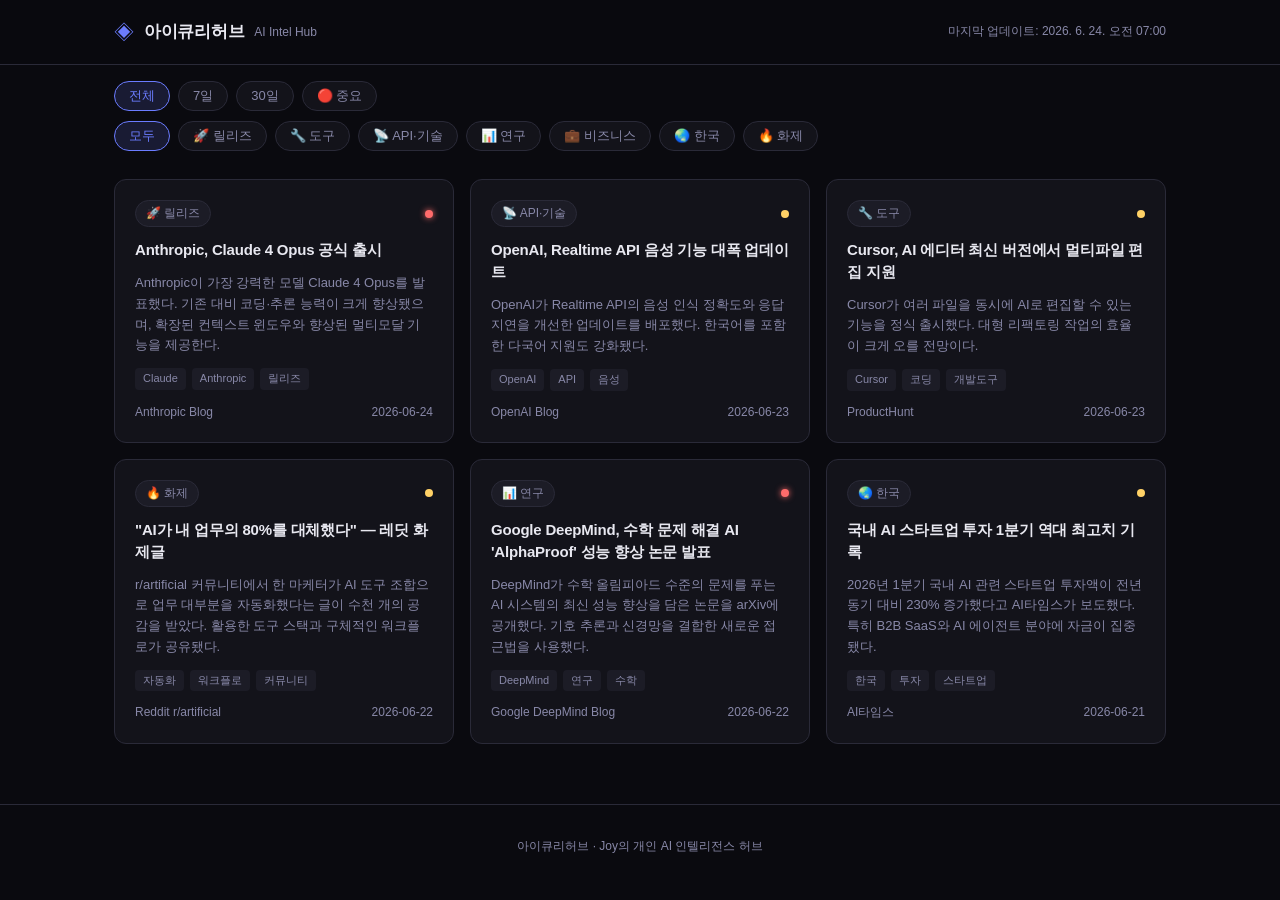
==== docs/index.html @ 0938b4c8 "아이큐리허브 초기 구조 — Collector/Curator 에이전트 CLAUDE.md + 프론트엔드" ====
<!DOCTYPE html>
<html lang="ko">
<head>
  <meta charset="UTF-8">
  <meta name="viewport" content="width=device-width, initial-scale=1.0">
  <title>아이큐리허브 — AI Intel Hub</title>
  <link rel="stylesheet" href="style.css">
</head>
<body>
  <header>
    <div class="header-inner">
      <div class="logo">
        <span class="logo-mark">◈</span>
        <span class="logo-text">아이큐리허브</span>
        <span class="logo-sub">AI Intel Hub</span>
      </div>
      <div class="header-meta">
        <span id="last-updated"></span>
      </div>
    </div>
  </header>

  <div class="filter-bar">
    <div class="filter-inner">
      <button class="filter-btn active" data-filter="all">전체</button>
      <button class="filter-btn" data-filter="7">7일</button>
      <button class="filter-btn" data-filter="30">30일</button>
      <button class="filter-btn" data-importance="high">🔴 중요</button>
    </div>
    <div class="category-filters">
      <button class="cat-btn active" data-cat="all">모두</button>
      <button class="cat-btn" data-cat="🚀 릴리즈">🚀 릴리즈</button>
      <button class="cat-btn" data-cat="🔧 도구">🔧 도구</button>
      <button class="cat-btn" data-cat="📡 API·기술">📡 API·기술</button>
      <button class="cat-btn" data-cat="📊 연구">📊 연구</button>
      <button class="cat-btn" data-cat="💼 비즈니스">💼 비즈니스</button>
      <button class="cat-btn" data-cat="🌏 한국">🌏 한국</button>
      <button class="cat-btn" data-cat="🔥 화제">🔥 화제</button>
    </div>
  </div>

  <main>
    <div id="feed" class="feed"></div>
    <div id="empty" class="empty hidden">아직 수집된 데이터가 없어요.</div>
  </main>

  <footer>
    <p>아이큐리허브 · Joy의 개인 AI 인텔리전스 허브</p>
  </footer>

  <script src="app.js"></script>
</body>
</html>
---- docs/style.css ----
*, *::before, *::after { box-sizing: border-box; margin: 0; padding: 0; }

:root {
  --bg: #0a0a0f;
  --surface: #13131a;
  --surface2: #1c1c26;
  --border: #2a2a38;
  --text: #e8e8f0;
  --text-sub: #8888a8;
  --accent: #6b7cff;
  --accent-glow: rgba(107, 124, 255, 0.15);
  --high: #ff6b6b;
  --medium: #ffd166;
  --low: #8888a8;
  --radius: 12px;
  --font: -apple-system, 'Apple SD Gothic Neo', 'Noto Sans KR', sans-serif;
}

body {
  background: var(--bg);
  color: var(--text);
  font-family: var(--font);
  font-size: 14px;
  line-height: 1.6;
  min-height: 100vh;
}

/* Header */
header {
  position: sticky;
  top: 0;
  z-index: 100;
  background: rgba(10, 10, 15, 0.85);
  backdrop-filter: blur(12px);
  border-bottom: 1px solid var(--border);
}
.header-inner {
  max-width: 1100px;
  margin: 0 auto;
  padding: 16px 24px;
  display: flex;
  align-items: center;
  justify-content: space-between;
}
.logo { display: flex; align-items: center; gap: 10px; }
.logo-mark { font-size: 20px; color: var(--accent); }
.logo-text { font-size: 17px; font-weight: 700; letter-spacing: -0.3px; }
.logo-sub { font-size: 12px; color: var(--text-sub); margin-top: 1px; }
.header-meta { font-size: 12px; color: var(--text-sub); }

/* Filter bar */
.filter-bar {
  max-width: 1100px;
  margin: 0 auto;
  padding: 16px 24px 8px;
  display: flex;
  flex-direction: column;
  gap: 10px;
}
.filter-inner { display: flex; gap: 8px; flex-wrap: wrap; }
.filter-btn, .cat-btn {
  background: var(--surface);
  border: 1px solid var(--border);
  color: var(--text-sub);
  padding: 5px 14px;
  border-radius: 999px;
  font-size: 13px;
  cursor: pointer;
  transition: all 0.15s;
  font-family: var(--font);
}
.filter-btn:hover, .cat-btn:hover { border-color: var(--accent); color: var(--text); }
.filter-btn.active, .cat-btn.active {
  background: var(--accent-glow);
  border-color: var(--accent);
  color: var(--accent);
}
.category-filters { display: flex; gap: 8px; flex-wrap: wrap; }

/* Feed */
main { max-width: 1100px; margin: 0 auto; padding: 20px 24px 60px; }

.feed {
  display: grid;
  grid-template-columns: repeat(auto-fill, minmax(320px, 1fr));
  gap: 16px;
}

/* Card */
.card {
  background: var(--surface);
  border: 1px solid var(--border);
  border-radius: var(--radius);
  padding: 20px;
  display: flex;
  flex-direction: column;
  gap: 12px;
  transition: border-color 0.15s, transform 0.15s;
  text-decoration: none;
  color: inherit;
}
.card:hover {
  border-color: var(--accent);
  transform: translateY(-2px);
}

.card-top { display: flex; align-items: center; justify-content: space-between; }
.card-category {
  font-size: 12px;
  background: var(--surface2);
  border: 1px solid var(--border);
  padding: 3px 10px;
  border-radius: 999px;
  color: var(--text-sub);
}
.importance-dot {
  width: 8px; height: 8px;
  border-radius: 50%;
  flex-shrink: 0;
}
.importance-dot.high { background: var(--high); box-shadow: 0 0 6px var(--high); }
.importance-dot.medium { background: var(--medium); }
.importance-dot.low { background: var(--low); }

.card-title {
  font-size: 15px;
  font-weight: 600;
  line-height: 1.45;
  letter-spacing: -0.2px;
}
.card-summary { font-size: 13px; color: var(--text-sub); line-height: 1.6; }

.card-bottom {
  display: flex;
  align-items: center;
  justify-content: space-between;
  margin-top: auto;
}
.card-source { font-size: 12px; color: var(--text-sub); }
.card-date { font-size: 12px; color: var(--text-sub); }

.card-tags { display: flex; gap: 6px; flex-wrap: wrap; }
.tag {
  font-size: 11px;
  background: var(--surface2);
  color: var(--text-sub);
  padding: 2px 8px;
  border-radius: 4px;
}

/* Empty */
.empty {
  text-align: center;
  color: var(--text-sub);
  padding: 80px 0;
  font-size: 15px;
}
.hidden { display: none; }

/* Footer */
footer {
  text-align: center;
  padding: 32px;
  color: var(--text-sub);
  font-size: 12px;
  border-top: 1px solid var(--border);
}

@media (max-width: 600px) {
  .feed { grid-template-columns: 1fr; }
  .header-inner, .filter-bar, main { padding-left: 16px; padding-right: 16px; }
}
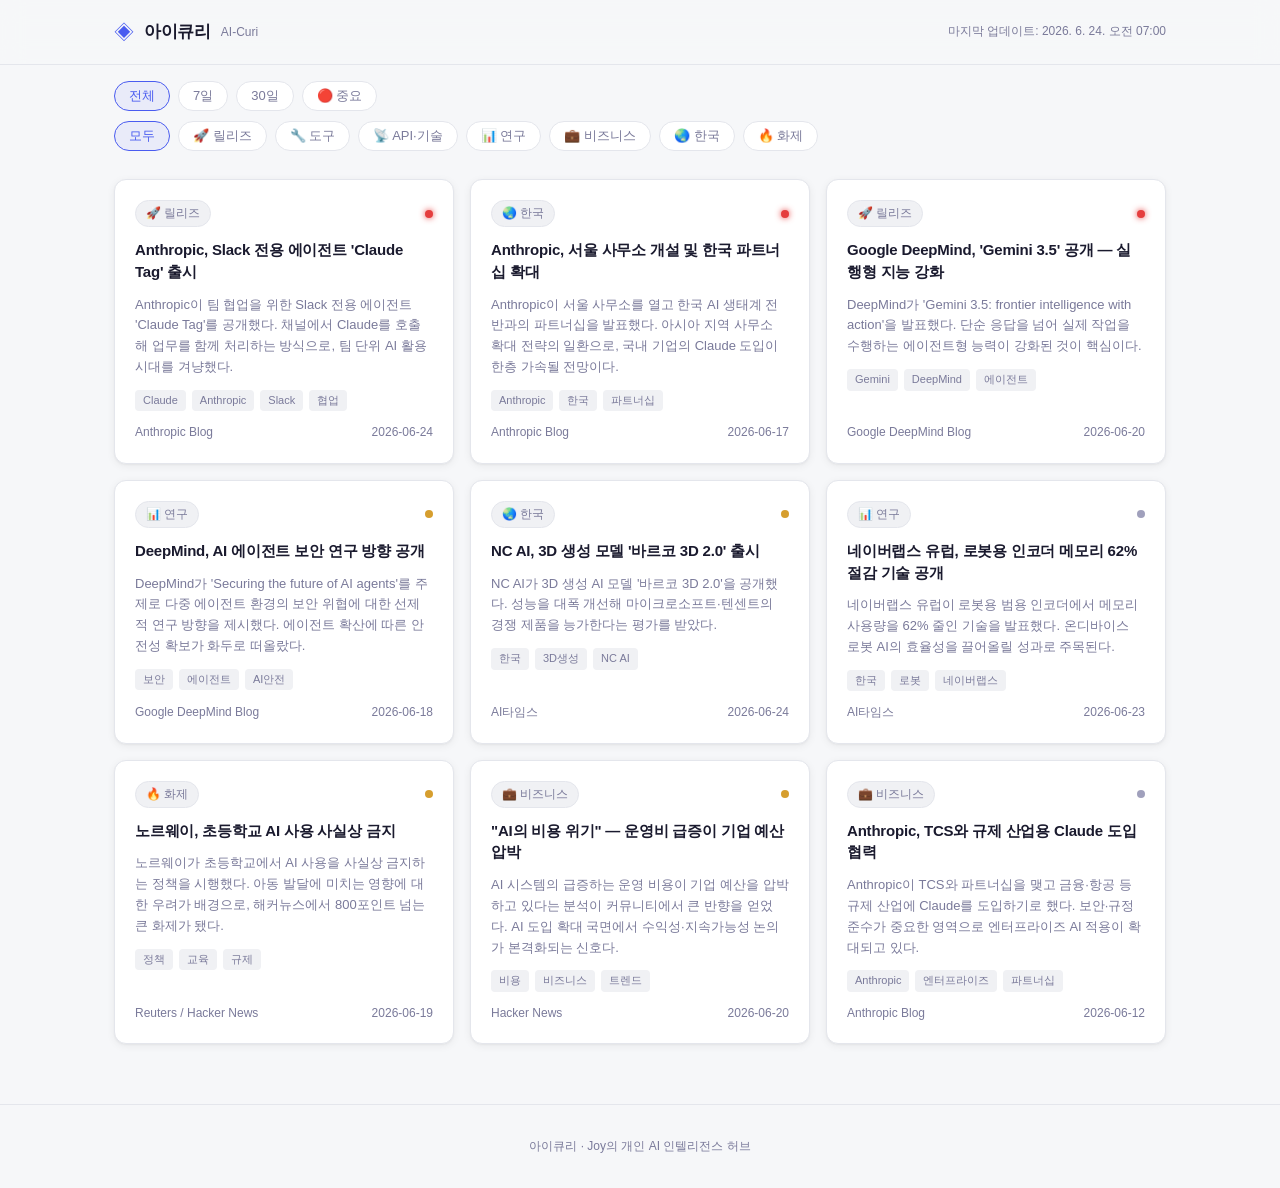
==== commit 889ee048: "네이밍 3단 구분 — 서비스=아이큐리(AI-Curi), 레포=아이큐리허브, 에이전트=큐리" ====
--- a/docs/index.html
+++ b/docs/index.html
@@ -3,7 +3,7 @@
 <head>
   <meta charset="UTF-8">
   <meta name="viewport" content="width=device-width, initial-scale=1.0">
-  <title>아이큐리허브 — AI Intel Hub</title>
+  <title>아이큐리 — AI-Curi Intel Hub</title>
   <link rel="stylesheet" href="style.css">
 </head>
 <body>
@@ -11,8 +11,8 @@
     <div class="header-inner">
       <div class="logo">
         <span class="logo-mark">◈</span>
-        <span class="logo-text">아이큐리허브</span>
-        <span class="logo-sub">AI Intel Hub</span>
+        <span class="logo-text">아이큐리</span>
+        <span class="logo-sub">AI-Curi</span>
       </div>
       <div class="header-meta">
         <span id="last-updated"></span>
@@ -45,7 +45,7 @@
   </main>
 
   <footer>
-    <p>아이큐리허브 · Joy의 개인 AI 인텔리전스 허브</p>
+    <p>아이큐리 · Joy의 개인 AI 인텔리전스 허브</p>
   </footer>
 
   <script src="app.js"></script>
--- a/docs/style.css
+++ b/docs/style.css
@@ -1,17 +1,17 @@
 *, *::before, *::after { box-sizing: border-box; margin: 0; padding: 0; }
 
 :root {
-  --bg: #0a0a0f;
-  --surface: #13131a;
-  --surface2: #1c1c26;
-  --border: #2a2a38;
-  --text: #e8e8f0;
-  --text-sub: #8888a8;
-  --accent: #6b7cff;
-  --accent-glow: rgba(107, 124, 255, 0.15);
-  --high: #ff6b6b;
-  --medium: #ffd166;
-  --low: #8888a8;
+  --bg: #f6f7f9;
+  --surface: #ffffff;
+  --surface2: #f0f1f4;
+  --border: #e4e6ec;
+  --text: #1a1a2e;
+  --text-sub: #7a7a9a;
+  --accent: #4a5cf0;
+  --accent-glow: rgba(74, 92, 240, 0.08);
+  --high: #e53e3e;
+  --medium: #d69e2e;
+  --low: #a0a0bc;
   --radius: 12px;
   --font: -apple-system, 'Apple SD Gothic Neo', 'Noto Sans KR', sans-serif;
 }
@@ -30,7 +30,7 @@
   position: sticky;
   top: 0;
   z-index: 100;
-  background: rgba(10, 10, 15, 0.85);
+  background: rgba(246, 247, 249, 0.88);
   backdrop-filter: blur(12px);
   border-bottom: 1px solid var(--border);
 }
@@ -95,13 +95,15 @@
   display: flex;
   flex-direction: column;
   gap: 12px;
-  transition: border-color 0.15s, transform 0.15s;
+  transition: border-color 0.15s, transform 0.15s, box-shadow 0.15s;
   text-decoration: none;
   color: inherit;
+  box-shadow: 0 2px 8px rgba(0, 0, 0, 0.06), 0 1px 2px rgba(0, 0, 0, 0.04);
 }
 .card:hover {
   border-color: var(--accent);
   transform: translateY(-2px);
+  box-shadow: 0 8px 24px rgba(0, 0, 0, 0.1), 0 2px 6px rgba(0, 0, 0, 0.06);
 }
 
 .card-top { display: flex; align-items: center; justify-content: space-between; }
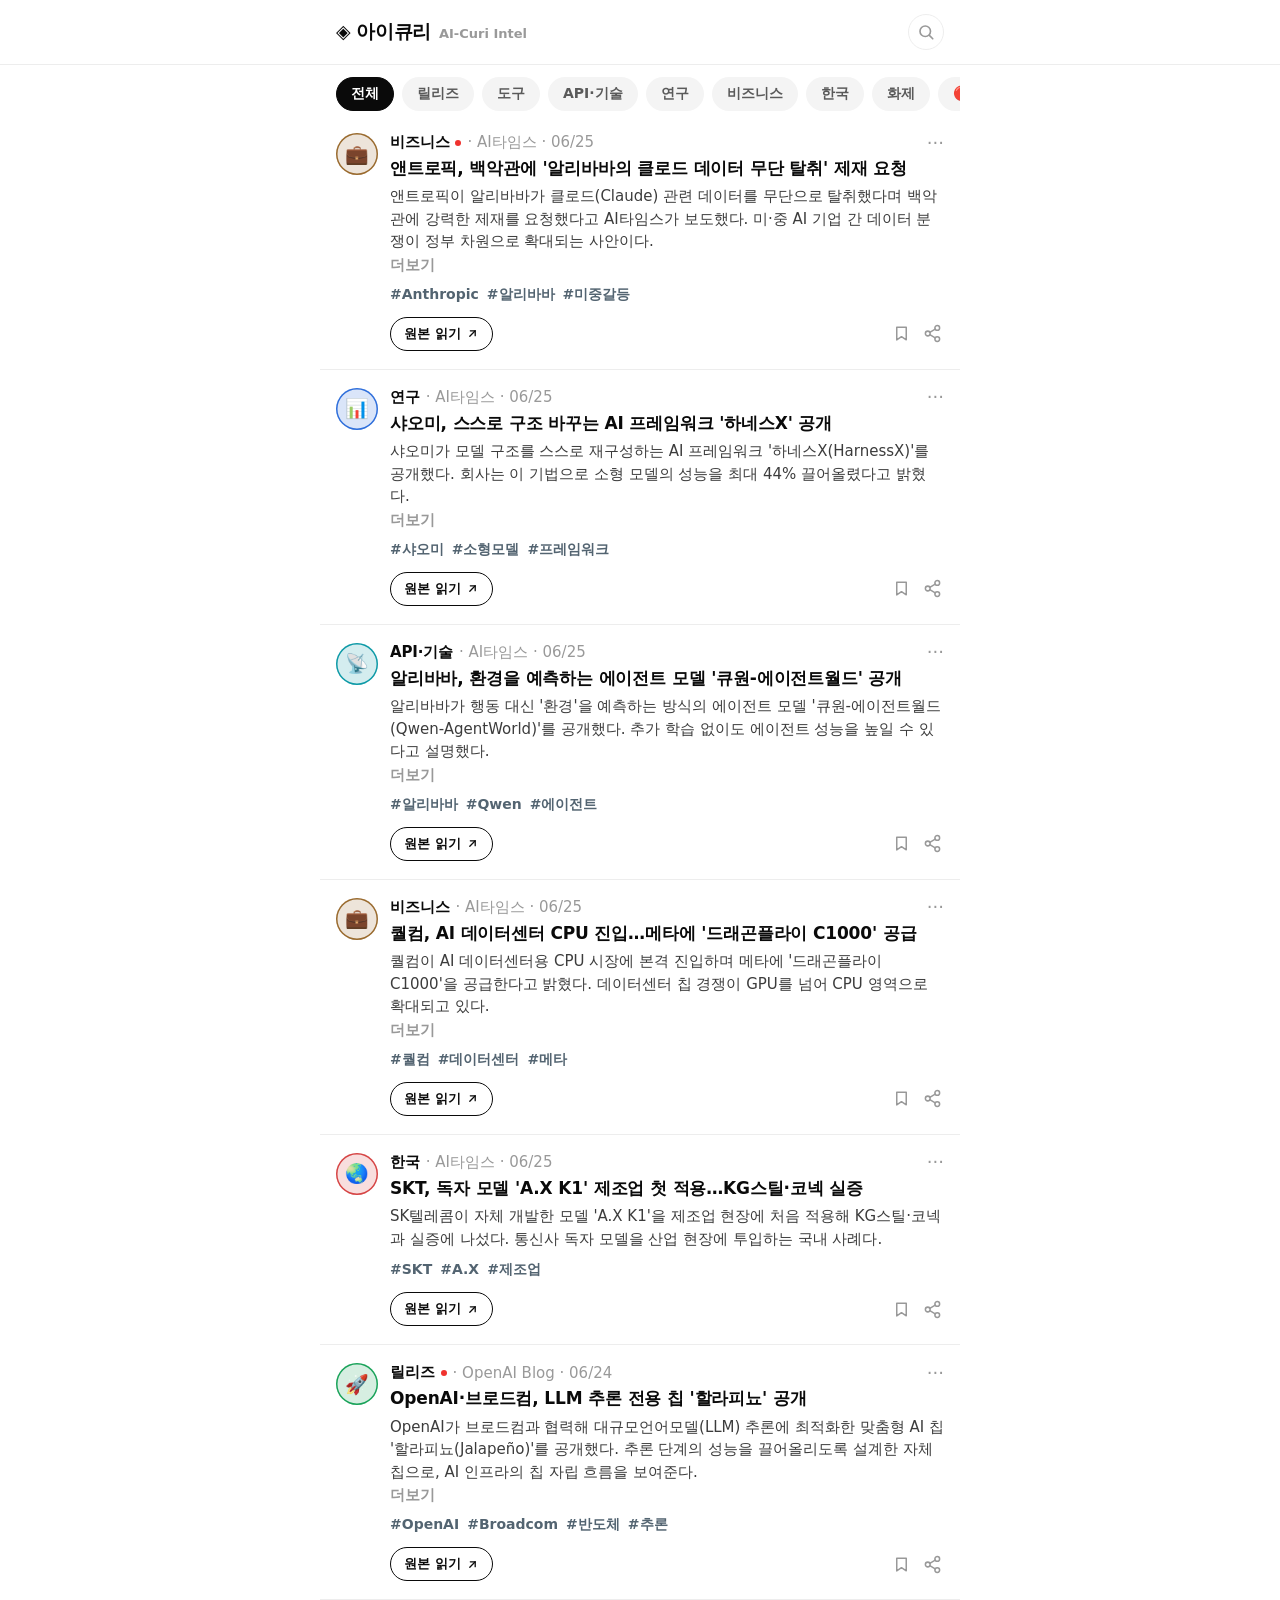
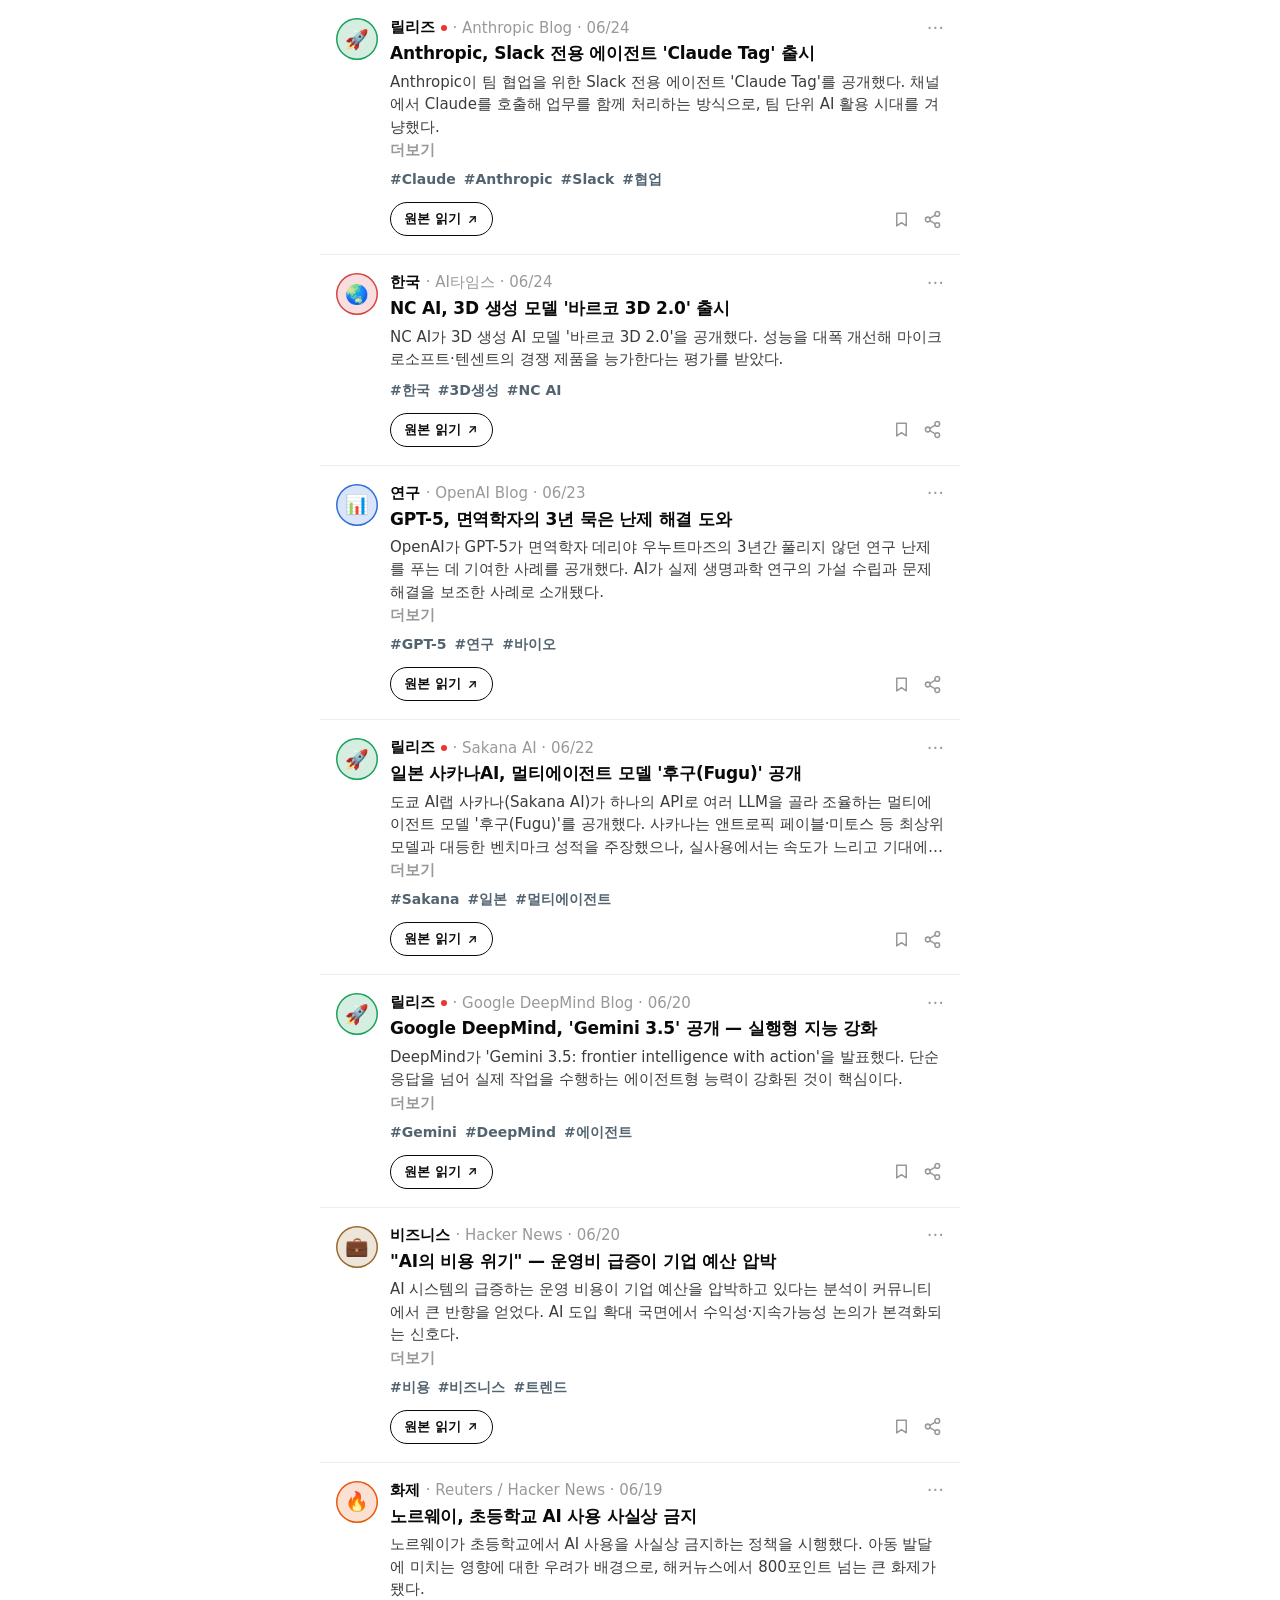
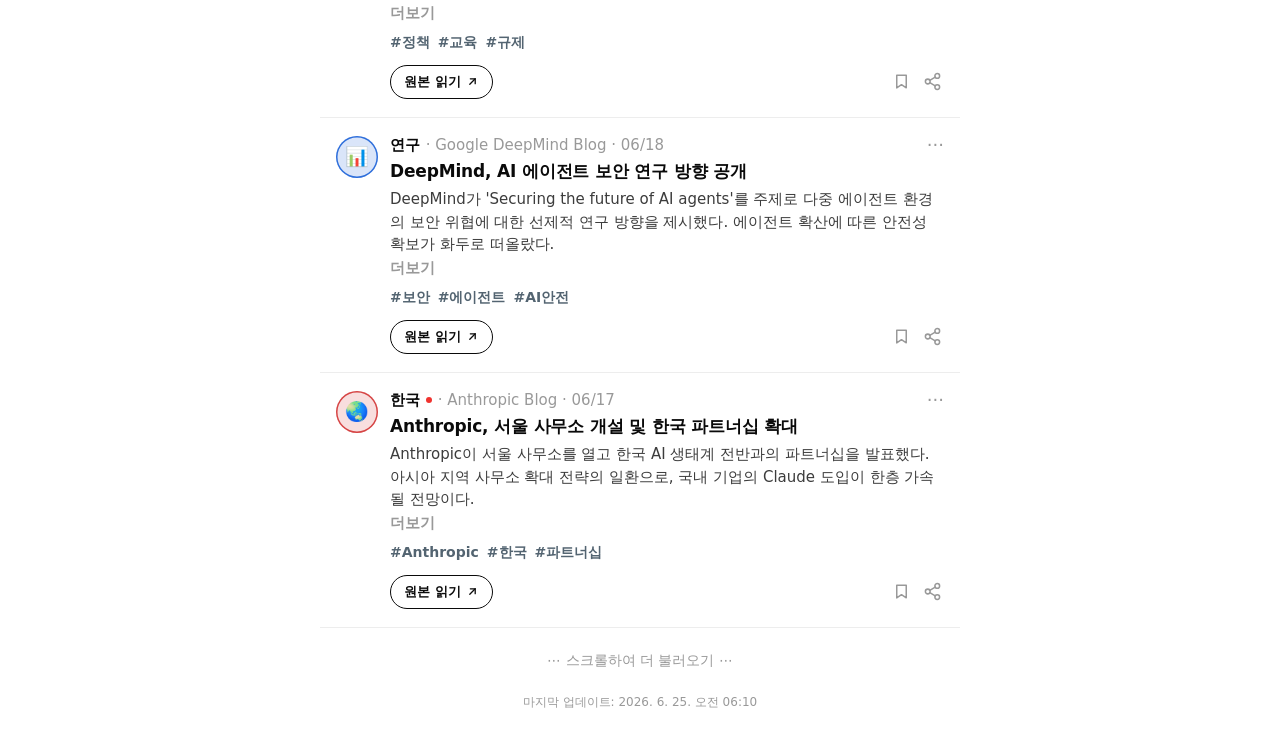
==== commit 2515c6fa: "피드 리디자인 — 카드 그리드를 Threads 스타일 세로 피드로 교체 (design_handoff 스펙)" ====
--- a/docs/index.html
+++ b/docs/index.html
@@ -7,46 +7,46 @@
   <link rel="stylesheet" href="style.css">
 </head>
 <body>
-  <header>
-    <div class="header-inner">
-      <div class="logo">
-        <span class="logo-mark">◈</span>
-        <span class="logo-text">아이큐리</span>
-        <span class="logo-sub">AI-Curi</span>
+  <!-- ① 상단바 -->
+  <header class="topbar">
+    <div class="col topbar-inner">
+      <div class="brand">
+        <span class="brand-mark">◈ 아이큐리</span>
+        <span class="brand-sub">AI-Curi Intel</span>
       </div>
-      <div class="header-meta">
-        <span id="last-updated"></span>
-      </div>
+      <button class="search-btn" id="search-btn" aria-label="검색" aria-expanded="false">
+        <svg width="18" height="18" viewBox="0 0 24 24" fill="none" stroke="currentColor" stroke-width="2.2" stroke-linecap="round">
+          <circle cx="11" cy="11" r="7"></circle><line x1="21" y1="21" x2="16.5" y2="16.5"></line>
+        </svg>
+      </button>
     </div>
   </header>
 
-  <div class="filter-bar">
-    <div class="filter-inner">
-      <button class="filter-btn active" data-filter="all">전체</button>
-      <button class="filter-btn" data-filter="7">7일</button>
-      <button class="filter-btn" data-filter="30">30일</button>
-      <button class="filter-btn" data-importance="high">🔴 중요</button>
-    </div>
-    <div class="category-filters">
-      <button class="cat-btn active" data-cat="all">모두</button>
-      <button class="cat-btn" data-cat="🚀 릴리즈">🚀 릴리즈</button>
-      <button class="cat-btn" data-cat="🔧 도구">🔧 도구</button>
-      <button class="cat-btn" data-cat="📡 API·기술">📡 API·기술</button>
-      <button class="cat-btn" data-cat="📊 연구">📊 연구</button>
-      <button class="cat-btn" data-cat="💼 비즈니스">💼 비즈니스</button>
-      <button class="cat-btn" data-cat="🌏 한국">🌏 한국</button>
-      <button class="cat-btn" data-cat="🔥 화제">🔥 화제</button>
-    </div>
+  <!-- 검색 입력 (토글) -->
+  <div class="search-row col hidden" id="search-row">
+    <input type="search" id="search-input" placeholder="제목·본문·출처·태그 검색" autocomplete="off">
   </div>
 
-  <main>
+  <!-- ② 필터칩 행 -->
+  <nav class="filters col" id="filters" aria-label="필터">
+    <button class="chip active" data-cat="all">전체</button>
+    <button class="chip" data-cat="릴리즈">릴리즈</button>
+    <button class="chip" data-cat="도구">도구</button>
+    <button class="chip" data-cat="API·기술">API·기술</button>
+    <button class="chip" data-cat="연구">연구</button>
+    <button class="chip" data-cat="비즈니스">비즈니스</button>
+    <button class="chip" data-cat="한국">한국</button>
+    <button class="chip" data-cat="화제">화제</button>
+    <button class="chip" data-imp="high">🔴 중요</button>
+  </nav>
+
+  <!-- ③ 피드 리스트 -->
+  <main class="col">
     <div id="feed" class="feed"></div>
     <div id="empty" class="empty hidden">아직 수집된 데이터가 없어요.</div>
+    <div class="list-footer" id="list-footer">⋯ 스크롤하여 더 불러오기 ⋯</div>
+    <div class="last-updated" id="last-updated"></div>
   </main>
-
-  <footer>
-    <p>아이큐리 · Joy의 개인 AI 인텔리전스 허브</p>
-  </footer>
 
   <script src="app.js"></script>
 </body>
--- a/docs/style.css
+++ b/docs/style.css
@@ -1,174 +1,216 @@
 *, *::before, *::after { box-sizing: border-box; margin: 0; padding: 0; }
 
 :root {
-  --bg: #f6f7f9;
-  --surface: #ffffff;
-  --surface2: #f0f1f4;
-  --border: #e4e6ec;
-  --text: #1a1a2e;
-  --text-sub: #7a7a9a;
-  --accent: #4a5cf0;
-  --accent-glow: rgba(74, 92, 240, 0.08);
-  --high: #e53e3e;
-  --medium: #d69e2e;
-  --low: #a0a0bc;
-  --radius: 12px;
-  --font: -apple-system, 'Apple SD Gothic Neo', 'Noto Sans KR', sans-serif;
+  --bg:      #ffffff;
+  --tx:      #0a0a0a;
+  --sub:     #999999;
+  --body:    #3c3c3c;
+  --div:     #ededed;
+  --link:    #536471;
+  --chip:    #f4f4f4;
+  --chipTx:  #5a5a5a;
+  --chipOn:  #0a0a0a;
+  --chipOnTx:#ffffff;
+}
+
+@media (prefers-color-scheme: dark) {
+  :root {
+    --bg:#0a0a0a;  --tx:#f5f5f5;  --sub:#8a8a8a;  --body:#c9c9c9;  --div:#262626;
+    --link:#9bb0c2; --chip:#1a1a1a; --chipTx:#c9c9c9; --chipOn:#f5f5f5; --chipOnTx:#0a0a0a;
+  }
 }
 
 body {
+  min-height: 100vh;
   background: var(--bg);
-  color: var(--text);
-  font-family: var(--font);
-  font-size: 14px;
-  line-height: 1.6;
-  min-height: 100vh;
-}
-
-/* Header */
-header {
+  color: var(--tx);
+  font-family: -apple-system, 'Apple SD Gothic Neo', 'Pretendard', system-ui, 'Segoe UI', sans-serif;
+  -webkit-font-smoothing: antialiased;
+  display: flex;
+  flex-direction: column;
+  align-items: center;
+}
+
+/* 640px 콘텐츠 컬럼 */
+.col { width: 100%; max-width: 640px; margin: 0 auto; }
+
+/* ① 상단바 */
+.topbar {
   position: sticky;
   top: 0;
-  z-index: 100;
-  background: rgba(246, 247, 249, 0.88);
-  backdrop-filter: blur(12px);
-  border-bottom: 1px solid var(--border);
-}
-.header-inner {
-  max-width: 1100px;
-  margin: 0 auto;
-  padding: 16px 24px;
+  z-index: 20;
+  width: 100%;
+  display: flex;
+  justify-content: center;
+  background: color-mix(in srgb, var(--bg) 86%, transparent);
+  backdrop-filter: saturate(180%) blur(20px);
+  -webkit-backdrop-filter: saturate(180%) blur(20px);
+  border-bottom: 1px solid var(--div);
+}
+.topbar-inner {
   display: flex;
   align-items: center;
-  justify-content: space-between;
-}
-.logo { display: flex; align-items: center; gap: 10px; }
-.logo-mark { font-size: 20px; color: var(--accent); }
-.logo-text { font-size: 17px; font-weight: 700; letter-spacing: -0.3px; }
-.logo-sub { font-size: 12px; color: var(--text-sub); margin-top: 1px; }
-.header-meta { font-size: 12px; color: var(--text-sub); }
-
-/* Filter bar */
-.filter-bar {
-  max-width: 1100px;
-  margin: 0 auto;
-  padding: 16px 24px 8px;
-  display: flex;
-  flex-direction: column;
-  gap: 10px;
-}
-.filter-inner { display: flex; gap: 8px; flex-wrap: wrap; }
-.filter-btn, .cat-btn {
-  background: var(--surface);
-  border: 1px solid var(--border);
-  color: var(--text-sub);
-  padding: 5px 14px;
-  border-radius: 999px;
-  font-size: 13px;
-  cursor: pointer;
-  transition: all 0.15s;
-  font-family: var(--font);
-}
-.filter-btn:hover, .cat-btn:hover { border-color: var(--accent); color: var(--text); }
-.filter-btn.active, .cat-btn.active {
-  background: var(--accent-glow);
-  border-color: var(--accent);
-  color: var(--accent);
-}
-.category-filters { display: flex; gap: 8px; flex-wrap: wrap; }
-
-/* Feed */
-main { max-width: 1100px; margin: 0 auto; padding: 20px 24px 60px; }
-
-.feed {
-  display: grid;
-  grid-template-columns: repeat(auto-fill, minmax(320px, 1fr));
-  gap: 16px;
-}
-
-/* Card */
-.card {
-  background: var(--surface);
-  border: 1px solid var(--border);
-  border-radius: var(--radius);
-  padding: 20px;
-  display: flex;
-  flex-direction: column;
   gap: 12px;
-  transition: border-color 0.15s, transform 0.15s, box-shadow 0.15s;
-  text-decoration: none;
-  color: inherit;
-  box-shadow: 0 2px 8px rgba(0, 0, 0, 0.06), 0 1px 2px rgba(0, 0, 0, 0.04);
-}
-.card:hover {
-  border-color: var(--accent);
-  transform: translateY(-2px);
-  box-shadow: 0 8px 24px rgba(0, 0, 0, 0.1), 0 2px 6px rgba(0, 0, 0, 0.06);
-}
-
-.card-top { display: flex; align-items: center; justify-content: space-between; }
-.card-category {
-  font-size: 12px;
-  background: var(--surface2);
-  border: 1px solid var(--border);
-  padding: 3px 10px;
-  border-radius: 999px;
-  color: var(--text-sub);
-}
-.importance-dot {
-  width: 8px; height: 8px;
+  padding: 14px 16px;
+}
+.brand { display: flex; align-items: baseline; gap: 8px; }
+.brand-mark { font-weight: 800; font-size: 19px; letter-spacing: -.02em; }
+.brand-sub { font-size: 13px; font-weight: 600; color: var(--sub); }
+.search-btn {
+  margin-left: auto;
+  width: 36px; height: 36px;
+  display: inline-flex; align-items: center; justify-content: center;
   border-radius: 50%;
+  border: 1px solid var(--div);
+  background: transparent;
+  color: var(--sub);
+  cursor: pointer;
+  transition: all .15s;
+}
+.search-btn:hover { color: var(--tx); border-color: var(--sub); }
+
+/* 검색 입력 */
+.search-row { padding: 8px 16px 0; }
+.search-row input {
+  width: 100%;
+  padding: 10px 14px;
+  border-radius: 999px;
+  border: 1px solid var(--div);
+  background: var(--chip);
+  color: var(--tx);
+  font-size: 15px;
+  font-family: inherit;
+}
+.search-row input::placeholder { color: var(--sub); }
+
+/* ② 필터칩 행 */
+.filters {
+  display: flex;
+  gap: 8px;
+  padding: 12px 16px 4px;
+  overflow-x: auto;
+  scrollbar-width: none;
+}
+.filters::-webkit-scrollbar { display: none; }
+.chip {
+  padding: 7px 14px;
+  border-radius: 999px;
+  font-size: 14px;
+  font-weight: 600;
+  white-space: nowrap;
+  cursor: pointer;
+  transition: all .15s;
+  background: var(--chip);
+  color: var(--chipTx);
+  border: 1px solid transparent;
+  font-family: inherit;
+}
+.chip:hover { filter: brightness(0.97); }
+.chip.active {
+  background: var(--chipOn);
+  color: var(--chipOnTx);
+  border: 1px solid var(--chipOn);
+}
+
+/* ③ 피드 */
+.feed { display: flex; flex-direction: column; }
+
+@keyframes rise { from { transform: translateY(4px); } to { transform: translateY(0); } }
+
+.post {
+  display: flex;
+  gap: 12px;
+  padding: 18px 16px;
+  border-bottom: 1px solid var(--div);
+  animation: rise .25s ease both; /* opacity 미사용 — transform만 */
+}
+
+/* (A) 아바타 */
+.avatar {
   flex-shrink: 0;
-}
-.importance-dot.high { background: var(--high); box-shadow: 0 0 6px var(--high); }
-.importance-dot.medium { background: var(--medium); }
-.importance-dot.low { background: var(--low); }
-
-.card-title {
+  width: 42px; height: 42px;
+  border-radius: 50%;
+  display: flex; align-items: center; justify-content: center;
+  font-size: 19px;
+  line-height: 1;
+}
+
+/* (B) 콘텐츠 */
+.post-content { flex: 1; min-width: 0; }
+
+.post-header { display: flex; align-items: center; gap: 6px; }
+.acct { font-weight: 700; font-size: 15px; letter-spacing: -.01em; }
+.imp-dot { width: 6px; height: 6px; border-radius: 50%; background: #f0322e; flex-shrink: 0; }
+.meta { font-size: 15px; color: var(--sub); min-width: 0; overflow: hidden; text-overflow: ellipsis; white-space: nowrap; }
+.more-menu { margin-left: auto; color: var(--sub); font-size: 18px; cursor: pointer; line-height: 1; flex-shrink: 0; }
+
+.post-title { font-weight: 700; font-size: 17px; line-height: 1.32; letter-spacing: -.01em; margin-top: 5px; }
+
+.post-body { font-size: 15px; line-height: 1.5; color: var(--body); margin-top: 6px; word-break: break-word; }
+.post-body.clamp {
+  display: -webkit-box;
+  -webkit-line-clamp: 3;
+  -webkit-box-orient: vertical;
+  overflow: hidden;
+}
+
+.toggle-more {
+  margin-top: 3px;
   font-size: 15px;
   font-weight: 600;
-  line-height: 1.45;
-  letter-spacing: -0.2px;
-}
-.card-summary { font-size: 13px; color: var(--text-sub); line-height: 1.6; }
-
-.card-bottom {
-  display: flex;
+  color: var(--sub);
+  cursor: pointer;
+  background: none;
+  border: none;
+  padding: 0;
+  font-family: inherit;
+}
+
+.post-tags { display: flex; flex-wrap: wrap; gap: 8px; margin-top: 11px; }
+.post-tags .tag {
+  font-size: 14px;
+  font-weight: 600;
+  color: var(--link);
+  cursor: pointer;
+}
+
+.post-actions { display: flex; align-items: center; gap: 8px; margin-top: 13px; }
+.btn-read {
+  display: inline-flex; align-items: center; gap: 5px;
+  padding: 7px 13px;
+  border-radius: 999px;
+  border: 1px solid var(--tx);
+  color: var(--tx);
+  font-size: 13px;
+  font-weight: 700;
+  text-decoration: none;
+}
+.btn-translate {
+  padding: 7px 13px;
+  border-radius: 999px;
+  border: 1px solid var(--div);
+  color: var(--sub);
+  font-size: 13px;
+  font-weight: 700;
+  cursor: pointer;
+  background: none;
+  font-family: inherit;
+}
+.spacer { flex: 1; }
+.icon-btn {
+  color: var(--sub);
+  cursor: pointer;
+  background: none;
+  border: none;
+  padding: 2px;
+  display: inline-flex;
   align-items: center;
-  justify-content: space-between;
-  margin-top: auto;
-}
-.card-source { font-size: 12px; color: var(--text-sub); }
-.card-date { font-size: 12px; color: var(--text-sub); }
-
-.card-tags { display: flex; gap: 6px; flex-wrap: wrap; }
-.tag {
-  font-size: 11px;
-  background: var(--surface2);
-  color: var(--text-sub);
-  padding: 2px 8px;
-  border-radius: 4px;
-}
-
-/* Empty */
-.empty {
-  text-align: center;
-  color: var(--text-sub);
-  padding: 80px 0;
-  font-size: 15px;
-}
+}
+.icon-btn.on { color: var(--tx); }
+
+/* ④ 리스트 푸터 */
+.list-footer { text-align: center; padding: 24px; color: var(--sub); font-size: 14px; }
+.last-updated { text-align: center; padding: 0 24px 32px; color: var(--sub); font-size: 12px; }
+
+.empty { text-align: center; color: var(--sub); padding: 80px 16px; font-size: 15px; }
 .hidden { display: none; }
-
-/* Footer */
-footer {
-  text-align: center;
-  padding: 32px;
-  color: var(--text-sub);
-  font-size: 12px;
-  border-top: 1px solid var(--border);
-}
-
-@media (max-width: 600px) {
-  .feed { grid-template-columns: 1fr; }
-  .header-inner, .filter-bar, main { padding-left: 16px; padding-right: 16px; }
-}
